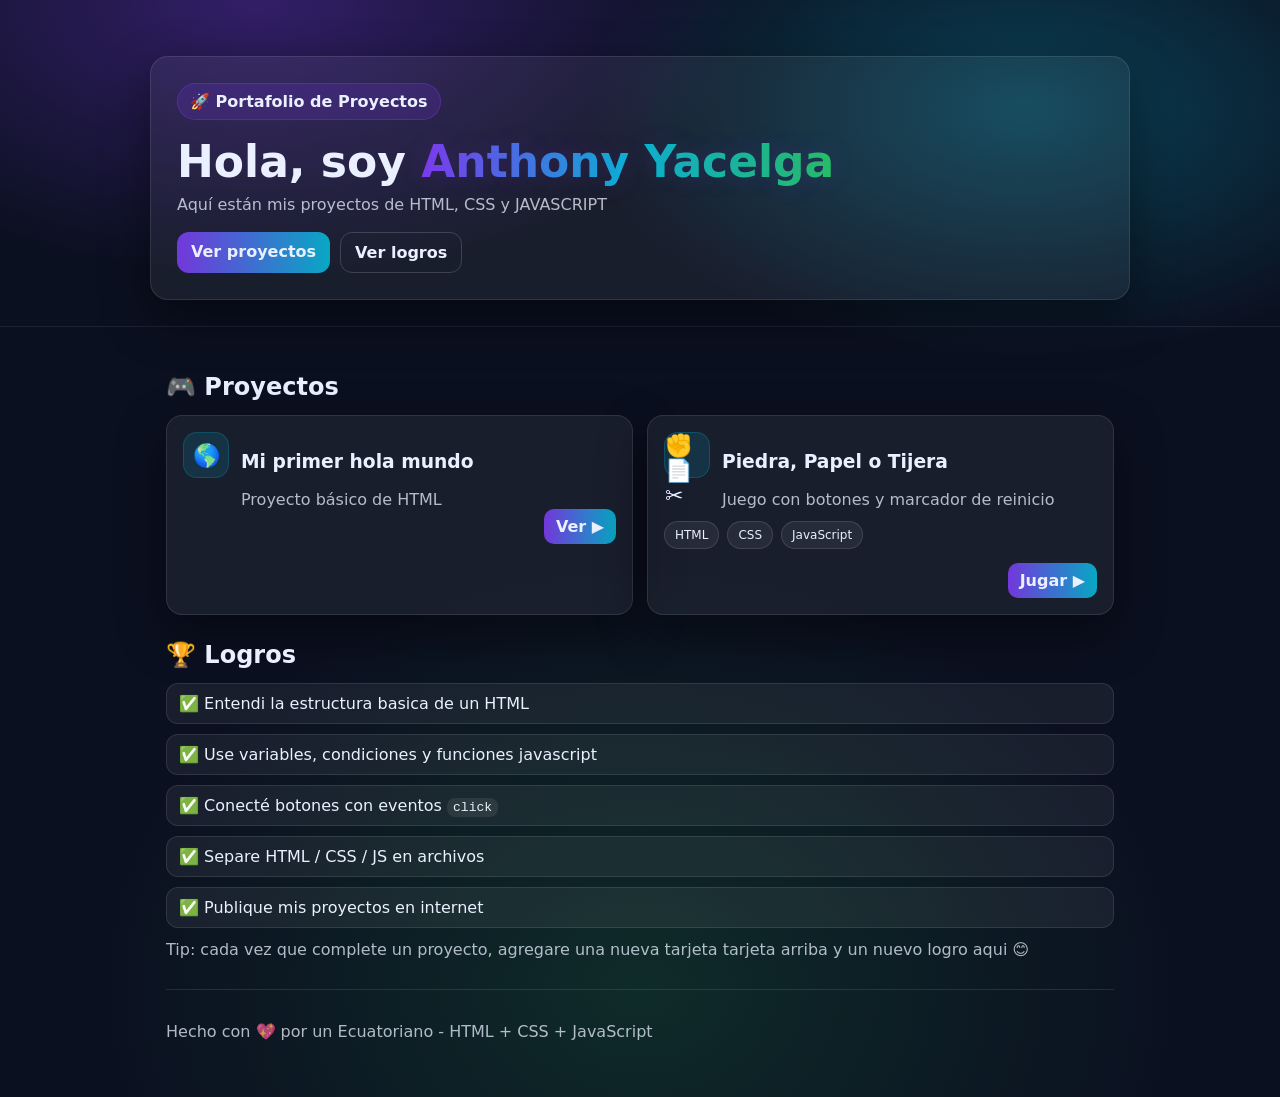
==== index.html @ 94f8b995 "Add files via upload" ====
<!DOCTYPE html>
<html lang="es"></html>
<head>
    <meta charset="UTF-8">
    <meta name="viewport" content="width=device-width, initial-scale=1.0">
    <title>Portafolio de proyecto - Anthony</title>
    <link rel="stylesheet" href="styles.css">
</head>
<body> 
    <header class="hero">
        <div class="hero__content">
            <p class="badge">🚀 Portafolio de Proyectos</p>
            <h1>Hola, soy <span class="glow">Anthony Yacelga</span></h1>
            <p class="subtitle">
                Aquí están mis proyectos de HTML, CSS y JAVASCRIPT
            </p>
            <div class="hero__actions">
                <a class="btn" href="#proyectos">Ver proyectos</a>
                <a class="btn btn--ghost" href="#logros">Ver logros</a>
            </div>
        </div>
    </header>
    <main class="container">
            <section id="proyectos">
                <h2>🎮 Proyectos</h2>
                <div class="grid">
                    <article class="card">
                        <div class="card__top">
                            <div class="icon">🌎</div>
                            <div>
                                <h3>Mi primer hola mundo</h3>
                                <p class="muted">Proyecto básico de HTML</p>
                            </div>

                        </div>
                        <div class="card__actions">
                            <a class="btn btn--small" href="proyectos/holamundo/holamundo.html">Ver ▶</a>
                        </div>
                    </article>
                    <article class="card">
                        <div class="card__top">
                            <div class="icon">✊📄✂️</div>
                            <div>
                                <h3>Piedra, Papel o Tijera</h3>
                                <p class="muted">Juego con botones y marcador de reinicio</p>
                            </div>
                        </div>
                        <div class="tags">
                                <span> HTML</span>
                                <span> CSS</span>
                                <span> JavaScript</span>
                            </div>


                            <div class="card__actions">
                                <a class="btn btn--small" href="proyectos/piedra papel o tijera/piedrapapeltijera.html">Jugar ▶</a>
                            </div>
                    </article>
                </div>
            </section>
            <section id="logros" class="section">
                <h2>🏆 Logros</h2>
                <ul class="achievements">
                    <li>✅ Entendi la estructura basica de un HTML</li>
                    <li>✅ Use variables, condiciones y funciones javascript</li>
                    <li>✅ Conecté botones con eventos <code>click</code></li>
                    <li>✅ Separe HTML / CSS / JS en archivos</li>
                    <li>✅ Publique mis proyectos en internet</li>
                </ul>
                <p class="tip">
                    Tip: cada vez que complete un proyecto, agregare una nueva tarjeta tarjeta arriba y un nuevo logro aqui 😊
                </p>
                <footer class="footer">
                    <p>Hecho con 💖 por un Ecuatoriano - <span class="muted">HTML + CSS + JavaScript</span></p>
                </footer>
    </main>
</body>
---- styles.css ----
/* Botón volver al portafolio */
.btnback {
  display: inline-block;
  margin: 18px 0 18px 0;
  padding: 10px 18px 10px 36px;
  font-weight: 700;
  color: var(--a);
  background: var(--panel);
  border: 1.5px solid var(--a);
  border-radius: 14px;
  box-shadow: 0 2px 12px rgba(124,58,237,0.08);
  text-decoration: none;
  position: relative;
  transition: background 0.18s, color 0.18s, border 0.18s, box-shadow 0.18s;
}
.btnback:hover {
  background: linear-gradient(90deg, var(--a), var(--b));
  color: #fff;
  border-color: var(--b);
  box-shadow: 0 4px 18px rgba(6,182,212,0.18);
}
.btnback::before {
  content: '←';
  position: absolute;
  left: 14px;
  top: 50%;
  transform: translateY(-50%);
  font-size: 18px;
  color: var(--a);
  transition: color 0.18s;
}
.btnback:hover::before {
  color: #fff;
}
:root{
  --bg:#0b1020;
  --panel:rgba(255,255,255,.06);
  --panel2:rgba(255,255,255,.10);
  --text:#eaf0ff;
  --muted:rgba(234,240,255,.75);
  --a:#7c3aed;
  --b:#06b6d4;
  --c:#22c55e;
  --shadow: 0 18px 50px rgba(0,0,0,.45);
}

*{ box-sizing:border-box; }
body{
  margin:0;
  font-family: system-ui, -apple-system, Segoe UI, Roboto, Arial, sans-serif;
  background: radial-gradient(900px 500px at 20% 0%, rgba(124,58,237,.35), transparent 55%),
              radial-gradient(800px 450px at 80% 10%, rgba(6,182,212,.30), transparent 55%),
              radial-gradient(900px 700px at 50% 90%, rgba(34,197,94,.15), transparent 60%),
              var(--bg);
  color:var(--text);
}

.hero{
  padding: 56px 16px 26px;
  border-bottom: 1px solid rgba(255,255,255,.08);
}
.hero__content{
  max-width: 980px;
  margin:0 auto;
  padding: 26px;
  background: var(--panel);
  border:1px solid rgba(255,255,255,.10);
  border-radius: 18px;
  box-shadow: var(--shadow);
}
.badge{
  display:inline-block;
  padding: 8px 12px;
  border-radius: 999px;
  background: rgba(124,58,237,.18);
  border:1px solid rgba(124,58,237,.35);
  margin:0 0 10px 0;
  font-weight: 700;
}
h1{ margin: 6px 0 8px; font-size: clamp(28px, 4vw, 44px); }
.subtitle{ margin: 0 0 18px; color: var(--muted); }

.glow{
  background: linear-gradient(90deg, var(--a), var(--b), var(--c));
  -webkit-background-clip:text;
  background-clip:text;
  color:transparent;
  text-shadow: 0 0 24px rgba(124,58,237,.2);
}

.hero__actions{ display:flex; gap:10px; flex-wrap:wrap; }

.container{ max-width: 980px; margin: 0 auto; padding: 20px 16px 40px; }
.section{ margin-top: 26px; }

h2{ margin: 26px 0 14px; font-size: 24px; }

.grid{
  display:grid;
  grid-template-columns: repeat(auto-fit, minmax(260px, 1fr));
  gap: 14px;
}

.card{
  background: var(--panel);
  border: 1px solid rgba(255,255,255,.10);
  border-radius: 16px;
  padding: 16px;
  box-shadow: var(--shadow);
  transition: transform .15s ease, background .15s ease;
}
.card:hover{
  transform: translateY(-3px);
  background: var(--panel2);
}
.card__top{ display:flex; gap:12px; align-items:flex-start; }
.icon{
  width: 46px; height:46px;
  border-radius: 14px;
  display:grid; place-items:center;
  background: rgba(6,182,212,.14);
  border: 1px solid rgba(6,182,212,.22);
  font-size: 22px;
}
.muted{ color: var(--muted); margin: 4px 0 0; }

.tags{ display:flex; gap:8px; flex-wrap:wrap; margin: 12px 0 14px; }
.tags span{
  font-size: 12px;
  padding: 6px 10px;
  border-radius: 999px;
  border: 1px solid rgba(255,255,255,.12);
  background: rgba(255,255,255,.06);
}

.btn{
  display:inline-block;
  text-decoration:none;
  color: var(--text);
  background: linear-gradient(90deg, rgba(124,58,237,.9), rgba(6,182,212,.9));
  border: 0;
  padding: 10px 14px;
  border-radius: 12px;
  font-weight: 800;
  cursor:pointer;
}
.btn--ghost{
  background: transparent;
  border: 1px solid rgba(255,255,255,.16);
}
.btn--small{ padding: 8px 12px; border-radius: 10px; font-weight: 800; }

.card__actions{ display:flex; justify-content:flex-end; }

.card--locked{ opacity: .75; }
.card--locked:hover{ transform:none; background: var(--panel); }

.achievements{
  list-style:none;
  padding:0;
  margin: 8px 0 0;
}
.achievements li{
  padding: 10px 12px;
  margin: 10px 0;
  background: rgba(255,255,255,.06);
  border: 1px solid rgba(255,255,255,.10);
  border-radius: 12px;
}
.tip{
  margin-top: 12px;
  color: var(--muted);
}

.footer{
  margin-top: 30px;
  padding-top: 16px;
  border-top: 1px solid rgba(255,255,255,.10);
  color: var(--muted);
}
code{ background: rgba(255,255,255,.08); padding:2px 6px; border-radius: 8px; }
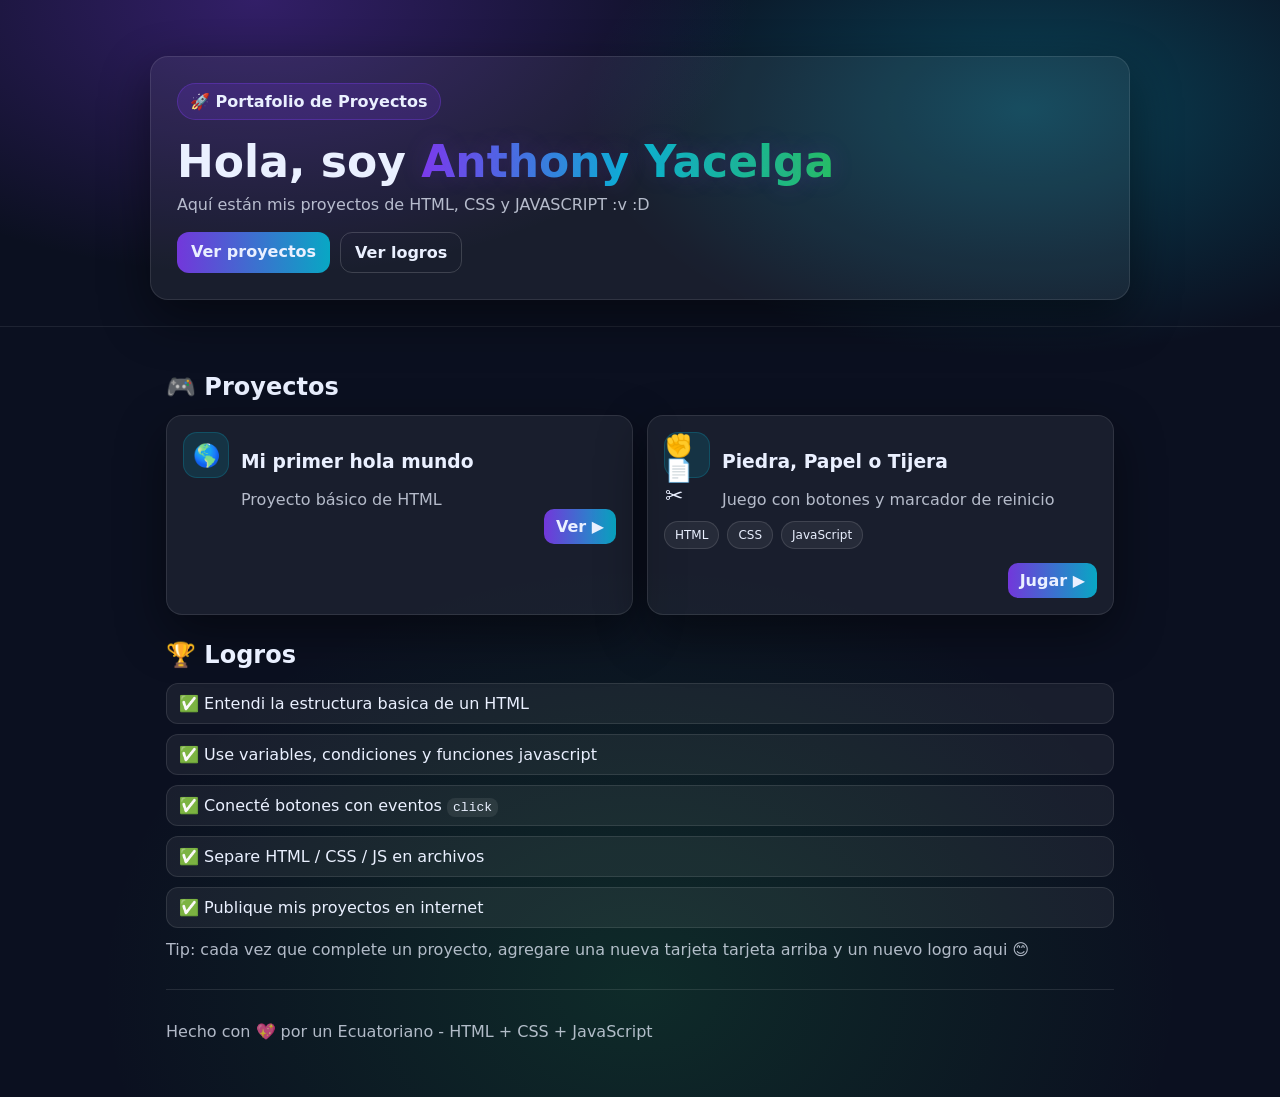
==== commit 5963d7c5: "agrege una carita feliz" ====
--- a/index.html
+++ b/index.html
@@ -12,7 +12,7 @@
             <p class="badge">🚀 Portafolio de Proyectos</p>
             <h1>Hola, soy <span class="glow">Anthony Yacelga</span></h1>
             <p class="subtitle">
-                Aquí están mis proyectos de HTML, CSS y JAVASCRIPT
+                Aquí están mis proyectos de HTML, CSS y JAVASCRIPT :v :D
             </p>
             <div class="hero__actions">
                 <a class="btn" href="#proyectos">Ver proyectos</a>
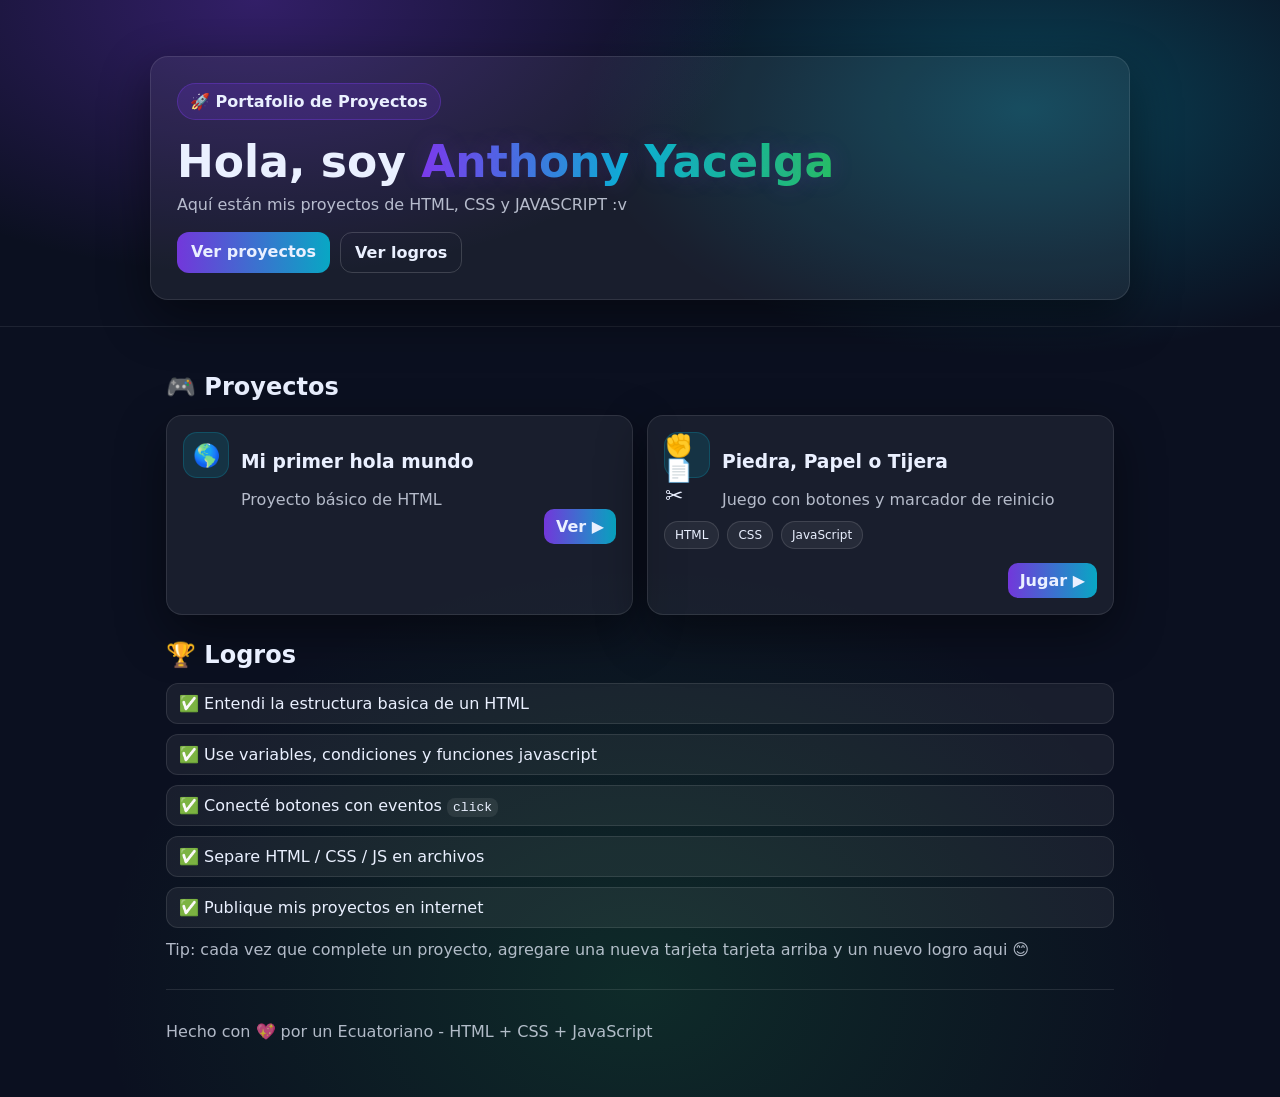
==== commit 4dcb4380: "Prueba de commit" ====
--- a/index.html
+++ b/index.html
@@ -12,7 +12,7 @@
             <p class="badge">🚀 Portafolio de Proyectos</p>
             <h1>Hola, soy <span class="glow">Anthony Yacelga</span></h1>
             <p class="subtitle">
-                Aquí están mis proyectos de HTML, CSS y JAVASCRIPT :v :D
+                Aquí están mis proyectos de HTML, CSS y JAVASCRIPT :v
             </p>
             <div class="hero__actions">
                 <a class="btn" href="#proyectos">Ver proyectos</a>
